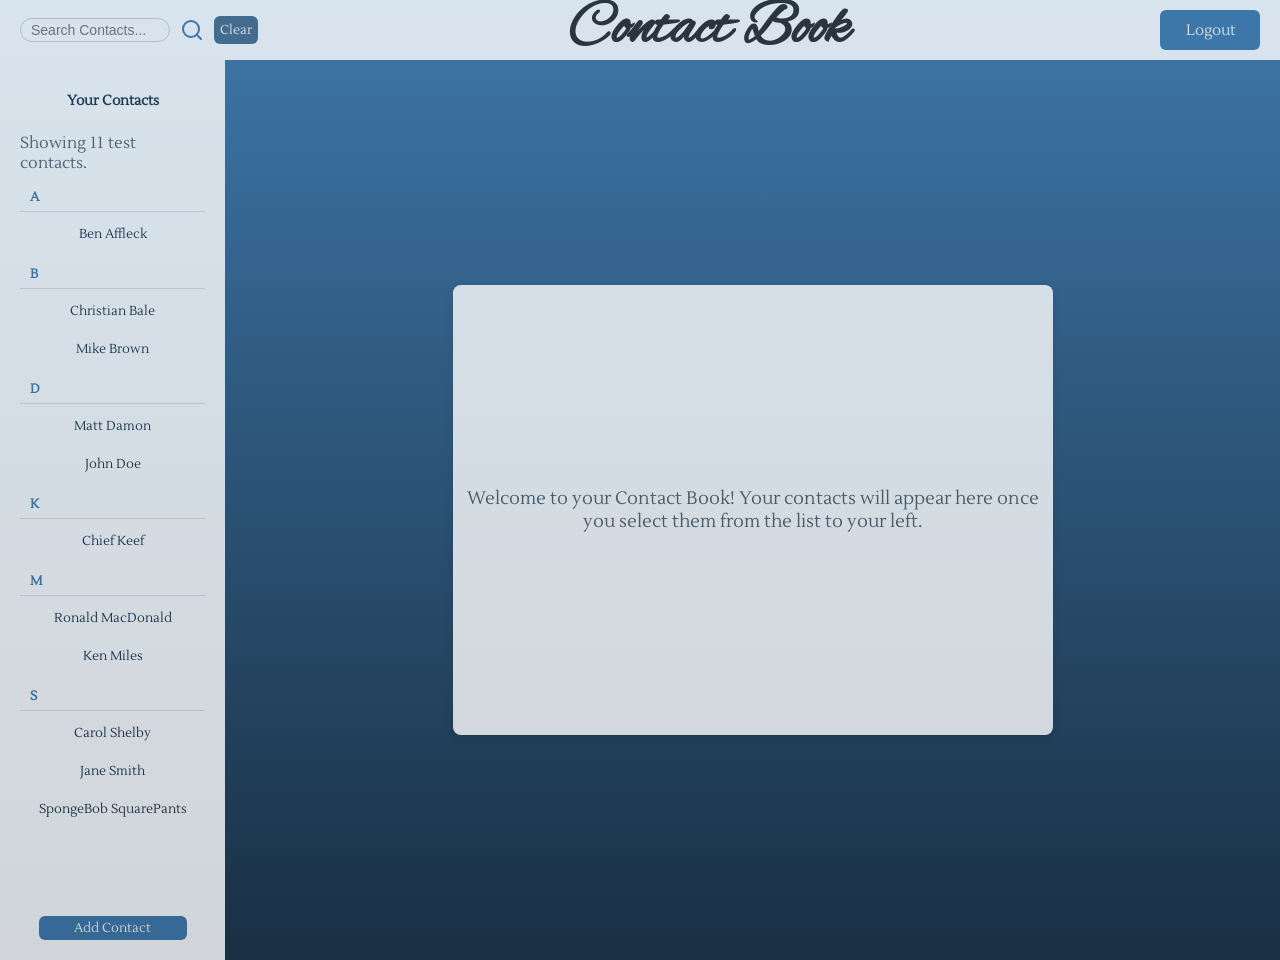
==== contact.html @ bd7f1b90 "Add mock contact testing flow and contact UI actions" ====
<html lang="en">
<head>
	<meta charset="UTF-8">
	<meta name="viewport" content="width=device-width, initial-scale=1.0">
	<title>Contact Book - Contacts</title>
	<script type="text/javascript" src="js/code.js"></script>
	<link href="css/styles.css" rel="stylesheet">
	

	<!--Reference to Lustria and Alex Brush font on Google Fonts for the top banner-->
    <link rel="preconnect" href="https://fonts.googleapis.com">
    <link rel="preconnect" href="https://fonts.gstatic.com" crossorigin>
    <link href="https://fonts.googleapis.com/css2?family=Alex+Brush&family=Lustria&display=swap" rel="stylesheet">
	<link rel="stylesheet" href="https://fonts.googleapis.com/css2?family=Material+Symbols+Outlined:opsz,wght,FILL,GRAD@24,400,0,0&icon_names=delete" />

	<style>
		.material-symbols-outlined {
			font-variation-settings:
			'FILL' 0,
			'wght' 400,
			'GRAD' 0,
			'opsz' 24
		}
	</style>

	<script type="text/javascript">
	document.addEventListener('DOMContentLoaded', function()
	{
		readCookie();
		showEmptyContacts();
		loadContacts();
	}, false);
	</script>
</head>

<body class="dashboardPage">

	<div class="topBanner"> 
		<div class="leftTools">
			<div class="searchRow">
				<label for="contactSearchText" class="searchLabel">Search Contacts</label>
				<input type="search" id="contactSearchText" placeholder="Search Contacts..." oninput="searchContacts();" onkeydown="searchContactsOnEnter(event);">
				<button type="button" id="searchContactButton" title="Search Contacts" onclick="searchContacts();">
					<svg viewBox="0 0 24 24" width="24" height="24" stroke="currentColor" stroke-width="2" fill="none" stroke-linecap="round" stroke-linejoin="round" class="searchIcon">
						<circle cx="11" cy="11" r="8"></circle>
						<line x1="21" y1="21" x2="16.65" y2="16.65"></line>
					</svg>
				</button>
				<button type="button" id="clearSearchButton" onclick="clearSearch();">Clear</button>
			</div>
		</div>
		<h1>Contact Book</h1>
		<div class="rightTools">
			<span id="userName"></span>
			<button type="button" id="logoutButton" onclick="doLogout();">Logout</button>
		</div>
	</div>

	<div class="contactLayout">

		<aside class="dashboardShell">
			<!--<label for="contactSearchText">Search Contacts</label>--> <!-- Removing label for better UX, but may need to be added back in for accessibility reasons.-->
			<h1 class="contactListHeader">Your Contacts</h1> <!-- WE CAN TRY TO PERSONALIZE THIS LATER, WITH THE USERS NAME NEXT TO "CONTACT" (E.G John's Contacts)-->
			<span id="contactSearchResult" aria-live="polite"></span>
			<div id="contactList"></div>

			<button type="button" id="addContactButton" onclick="showAddContactMessage();">Add Contact</button>
		
		</aside>

		<div class="mainSpace">

			<main class="contactArea">
				<div class="contactCard">
					<p id="emptyContactsMessage">Welcome to your Contact Book! Your contacts will appear here once you select them from the list to your left.</p>
					<div id="contactCardDetails"></div>

					<div id="addContactForm">
						<h2>Add Contact</h2>

						<label for="contactFirstName">First Name</label>
						<input type="text" id="contactFirstName" placeholder="First Name">

						<label for="contactLastName">Last Name</label>
						<input type="text" id="contactLastName" placeholder="Last Name">

						<label for="contactPhone">Phone</label>
						<input type="text" id="contactPhone" placeholder="Phone Number">

						<label for="contactEmail">Email</label>
						<input type="text" id="contactEmail" placeholder="Email Address">

						<div class="formButtonRow">
							<button type="button" id="createContactButton" onclick="createContact();">Save Contact</button>
							<button type="button" id="cancelContactButton" onclick="cancelAddContact();">Cancel</button>
						</div>

						<span id="addContactResult" aria-live="polite"></span>
					</div>

					<div id="editContactForm">
						<h2>Edit Contact</h2>

						<label for="editContactFirstName">First Name</label>
						<input type="text" id="editContactFirstName" placeholder="First Name">

						<label for="editContactLastName">Last Name</label>
						<input type="text" id="editContactLastName" placeholder="Last Name">

						<label for="editContactPhone">Phone</label>
						<input type="text" id="editContactPhone" placeholder="Phone Number">

						<label for="editContactEmail">Email</label>
						<input type="text" id="editContactEmail" placeholder="Email Address">

						<div class="formButtonRow">
							<button type="button" id="updateContactButton" onclick="updateContact();">Update Contact</button>
							<button type="button" id="cancelEditContactButton" onclick="cancelEditContact();">Cancel</button>
						</div>

						<span id="editContactResult" aria-live="polite"></span>
					</div>
				</div>
			</main>
		</div>	
	</div>

	<div id="deleteContactForm" role="dialog" aria-modal="true" aria-labelledby="deleteContactTitle">
		<div class="deleteDialogBox">
			<h2 id="deleteContactTitle">Delete Contact</h2>

			<p id="deleteContactText">Are you sure you want to delete this contact?</p>

			<div class="formButtonRow">
				<button type="button" id="confirmDeleteContactButton" onclick="deleteContact();">Delete Contact</button>
				<button type="button" id="cancelDeleteContactButton" onclick="cancelDeleteContact();">Cancel</button>
			</div>

			<span id="deleteContactResult" aria-live="polite"></span>
		</div>
	</div>

<!-- <div class="dashboardShell">
	<div class="dashboardHeader">
		<div>
			<h1>My Contacts</h1>  Moving somewhere else (undetermined), or removing later
			<span id="userName"></span> MOVING User Name to Top Banner for better UX.
		</div>
		<button type="button" id="logoutButton" onclick="doLogout();">Logout</button> MOVING Loggout Button to Top Banner for better UX.
	</div> 

	<div class="dashboardTools">
		<label for="contactSearchText">Search Contacts</label> Removing label for better UX, but may need to be added back in for accessibility reasons.
		<div class="searchRow">
			<input type="text" id="contactSearchText" placeholder="Search Contacts..." aria-label="Search Contacts">
			<button type="button" id="searchContactButton" onclick="searchContacts();">Search</button>
		</div>
		<span id="contactSearchResult" aria-live="polite"></span>
	</div> -->

	<!-- <div class="contactActions"> 
		<button type="button" id="addContactButton" onclick="showAddContactMessage();">Add Contact</button> MOVING Add Contact Button to bottom of contact list.
		<button type="button" id="editContactButton" onclick="showEditContactMessage();">Edit Contact</button>
		<button type="button" id="deleteContactButton" onclick="showDeleteContactMessage();">Delete Contact</button>
	</div> 

	<div id="contactListArea">
		<p id="emptyContactsMessage">No contacts yet. Add your first contact to get started.</p>
		<div id="contactList"></div>
	</div>
	<button type="button" id="addContactButton" onclick="showAddContactMessage();">Add Contact</button>
</div>-->

</body>
</html>
---- css/styles.css ----
body {
    font-family: "Lustria", serif;
    background-image: linear-gradient(to bottom, #3E77A9, #192F43 );
    margin: 0;
    padding: 0;
}

.registerPage {
    min-height: 100vh;
}

.dashboardPage {
    min-height: 100vh;
}

.contactLayout {
    display: flex;
    flex-direction: row;
    min-height: 100vh;
}

/* Style for the top banner */
.topBanner{
    background-color: #ffffff;
    opacity: 0.80;
    text-align: center;
    font-size: 30px;
    width: 100%;
    height: 60px;

    display: flex;
    align-items: center;
    justify-content: space-between;
    padding: 0 20px;
    box-sizing: border-box;
}

.topBanner h1 {
    font-family: "Alex Brush", cursive;
    opacity: 0.85;
    margin: 0;
    margin: 0 auto; 
    width: 80%; /* or max-width */
}

#registerDiv {
    background-color: #ffffff;
    opacity: 0.97;
    width: min(520px, calc(100% - 32px));
    margin: 42px auto;
    padding: 34px 42px;
    border-radius: 8px;
    box-shadow: 0 8px 22px rgba(0, 0, 0, 0.18);
    box-sizing: border-box;
}

#inner-title {
    display: block;
    margin-bottom: 8px;
    color: #192F43;
    font-size: 34px;
    text-align: center;
}

.formHelp {
    margin: 0 0 24px 0;
    color: #4f5d67;
    font-size: 15px;
    text-align: center;
}

#registerDiv label {
    display: block;
    margin: 14px 0 6px 0;
    color: #243847;
    font-size: 15px;
}

#registerDiv input[type="text"],
#registerDiv input[type="password"] {
    width: 100%;
    min-height: 42px;
    padding: 10px 12px;
    border: 1px solid #c8d1d8;
    border-radius: 6px;
    box-sizing: border-box;
    font-family: "Lustria", serif;
    font-size: 16px;
}

#registerDiv input[type="text"]:focus,
#registerDiv input[type="password"]:focus {
    outline: 3px solid rgba(62, 119, 169, 0.25);
    border-color: #3E77A9;
}

#registerButton {
    width: 100%;
    min-height: 44px;
    margin-top: 22px;
    border: 0;
    border-radius: 6px;
    background-color: #3E77A9;
    color: #ffffff;
    cursor: pointer;
    font-family: "Lustria", serif;
    font-size: 17px;
}

#registerButton:hover,
#registerButton:focus {
    background-color: #2d5c85;
}

#registerButton:disabled {
    background-color: #8aa8c2;
    cursor: wait;
}

#loginButton:disabled {
    cursor: wait;
}

#loginResult {
    display: block;
    min-height: 22px;
    margin-top: 10px;
    text-align: center;
    font-size: 14px;
}

#registerResult {
    display: block;
    min-height: 24px;
    margin-top: 16px;
    text-align: center;
    font-size: 15px;
}

.errorMessage {
    color: #8a1f11;
}

.successMessage {
    color: #1c6b39;
}

#backToLoginLink {
    display: block;
    margin-top: 12px;
    color: #2d5c85;
    text-align: center;
    text-decoration: none;
}

#backToLoginLink:hover,
#backToLoginLink:focus {
    text-decoration: underline;
}

.mainArea {
    flex: 1;
    display: flex;
    flex-direction: column;
}

.leftTools {
    justify-self: start;    
    display: flex;
    gap: 8px;
}

.rightTools {
    justify-self: end;
}

/* Style for left sidebar with Contact list of names in center and add contact button at the bottom */
.dashboardShell {
    width: 225px;
    height: 100vh;
    background-color: #ffffff;
    opacity: 0.80;
    padding: 20px;
    box-sizing: border-box;
    overflow-y: auto;
    display: flex;
    flex-direction: column;
    /*margin: 36px auto;
    padding: 28px;
    background-color: #ffffff;
    border-radius: 8px;
    box-shadow: 0 8px 22px rgba(0, 0, 0, 0.18);
    box-sizing: border-box;*/
}

.dashboardHeader {
    display: flex;
    align-items: center;
    justify-content: space-between;
    gap: 16px;
    border-bottom: 1px solid #d8e0e6;
    padding-bottom: 18px;
}

.dashboardHeader h1 {
    margin: 0 0 6px 0;
    color: #192F43;
    font-size: 34px;
}



#userName {
    color: #4f5d67;
    font-size: 16px;
}

#logoutButton,
/*#searchContactButton,*/
/*#addContactButton,*/
/*#deleteContactButton,*/
#editContactButton
 {
    min-height: 40px;
    border: 0;
    border-radius: 6px;
    background-color: #3E77A9;
    color: #ffffff;
    cursor: pointer;
    font-family: "Lustria", serif;
    font-size: 15px;
}

#addContactButton {
    background-color: #3E77A9;
    min-height: 24px;
    color: #ffffff;
    cursor: pointer;
    font-family: "Lustria", serif;
    font-size: 13px;
    border: 0;
    border-radius: 6px;
}

#addContactButton:hover {
    background-color: #2d5c85;
}

#logoutButton {
    width: 100px;
}

.dashboardTools {
    margin-top: 24px;
}

.dashboardTools label {
    display: block;
    margin-bottom: 8px;
    color: #243847;
}

.searchRow {
    display: flex;
    align-items: center;
    gap: 10px;
}

.searchLabel {
    position: absolute;
    left: -10000px;
}

.topBanner input[id="contactSearchText"] {
    width: 150px;
    height: 24px;
    padding: 6px 10px;
    font-size: 14px;
    border-radius: 25px;
    border: 1px solid #c8d1d8;
    
    /*flex: 1;
    min-height: 24px;
    box-sizing: border-box;
    font-family: "Lustria", serif;
    font-size: 16px;*/
}

/* Style for the search button next to the search box on contact page (contact.html) */
/* Its just the magnifying glass icon, so I removed the background and border.*/
#searchContactButton {
    background: none;
    border: none;
    padding: 0;
    cursor: pointer;
    color: #3E77A9;
    display: flex;
    align-items: center;
    justify-content: center;
    /*width: 60px;
    height: 20px;
    background-color: #3E77A9;
    color: #ffffff;*/
}

/* Style for the search button when hovered over it on contact page (contact.html) */
#searchContactButton:hover {
    color: #476B8A;
    
}

#searchContactButton:disabled {
    color: #8aa8c2;
    cursor: wait;
}

#clearSearchButton {
    min-height: 28px;
    border: 0;
    border-radius: 6px;
    background-color: #476B8A;
    color: #ffffff;
    cursor: pointer;
    font-family: "Lustria", serif;
    font-size: 13px;
}

#clearSearchButton:hover {
    background-color: #34536d;
}

#clearSearchButton:disabled {
    background-color: #8aa8c2;
    cursor: wait;
}

#contactSearchResult {
    display: block;
    min-height: 24px;
    margin-top: 12px;
    color: #4f5d67;
}

.contactActions {
    display: flex;
    gap: 12px;
    margin-top: 18px;
}

.contactActions button {
    flex: 1;
}

/*#deleteContactButton {
    background-color: #8a1f11;
}*/ 

.contactListHeader {
    font-size: 14px;
    color: #192F43;
    /*margin-bottom: 12px;*/
    align-self: center;
}
#contactListArea {
    min-height: 260px;
    margin-top: 24px;
    padding: 24px;
    border: 1px solid #d8e0e6;
    border-radius: 8px;
    background-color: #f7f9fb;
}

#emptyContactsMessage {
    margin: 78px 0;
    color: #4f5d67;
    text-align: center;
    font-size: 18px;
}

#contactList {
    display: flex;
    flex-direction: column;
}
/* This style code handles the divider between contact groups (CURRENTLY ORDERED BY LAST NAME) */
/* e.g., "A" for all contacts starting with "A" */
.contactDivider {
    position: sticky;
    top: 0;
    background: #ffffff;
    z-index: 1;

    font-weight: bold;
    font-size: 13px;
    color: #3E77A9;

    padding: 6px 10px;
    margin-top: 10px;

    border-bottom: 1px solid #d8e0e6;
}

#addContactButton {
    margin-top: auto;
    align-self: center;
    width: 80%;
}

.mainSpace {
    flex: 1;
    display: flex;
    align-items: center;
    justify-content: center;
}
.contactCard {
    position: relative;
    background-color: #ffffff;
    opacity: 0.80;
    width: 600px;
    height: 450px;
    margin: 50px auto;
    border-radius: 8px;
    box-shadow: 0 4px 8px rgba(0, 0, 0, 0.1);
    display: flex;
    align-items: center;
    justify-content: center;
}

#addContactForm,
#editContactForm {
    display: none;
    width: 80%;
}

#addContactForm h2,
#editContactForm h2,
#contactCardDetails h2 {
    color: #192F43;
    text-align: center;
}

#addContactForm label,
#editContactForm label {
    display: block;
    margin-top: 10px;
    color: #192F43;
}

#addContactForm input[type="text"],
#editContactForm input[type="text"] {
    width: 100%;
    min-height: 34px;
    padding: 8px;
    border: 1px solid #c8d1d8;
    border-radius: 6px;
    box-sizing: border-box;
    font-family: "Lustria", serif;
}

.formButtonRow {
    display: flex;
    gap: 10px;
    margin-top: 16px;
}

#createContactButton,
#cancelContactButton,
#updateContactButton,
#cancelEditContactButton,
#openEditContactButton,
#openDeleteContactButton,
#confirmDeleteContactButton,
#cancelDeleteContactButton {
    flex: 1;
    min-height: 36px;
    border: 0;
    border-radius: 6px;
    color: #ffffff;
    cursor: pointer;
    font-family: "Lustria", serif;
}

#createContactButton {
    background-color: #3E77A9;
}

#updateContactButton {
    background-color: #3E77A9;
}

#cancelContactButton,
#cancelEditContactButton,
#cancelDeleteContactButton {
    background-color: #476B8A;
}

#openEditContactButton {
    width: 100%;
    margin-top: 12px;
    background-color: #3E77A9;
}

#openDeleteContactButton {
    width: 100%;
    margin-top: 12px;
    background-color: #8a1f11;
    display: flex;
    align-items: center;
    justify-content: center;
    gap: 6px;
}

#confirmDeleteContactButton {
    background-color: #8a1f11;
}

#openDeleteContactButton .material-symbols-outlined {
    font-size: 20px;
}

#deleteContactForm {
    display: none;
    position: fixed;
    left: 0;
    top: 0;
    width: 100%;
    min-height: 100vh;
    padding: 20px;
    box-sizing: border-box;
    background-color: rgba(25, 47, 67, 0.55);
    align-items: center;
    justify-content: center;
    z-index: 1000;
}

.deleteDialogBox {
    width: min(420px, 100%);
    padding: 26px;
    border-radius: 8px;
    background-color: #ffffff;
    box-shadow: 0 8px 22px rgba(0, 0, 0, 0.25);
    box-sizing: border-box;
}

.deleteDialogBox h2 {
    margin-top: 0;
    color: #192F43;
    text-align: center;
}

#deleteContactText {
    color: #192F43;
    text-align: center;
}

#addContactResult,
#editContactResult,
#deleteContactResult {
    display: block;
    min-height: 22px;
    margin-top: 12px;
    text-align: center;
}

.contactListButton {
    width: 100%;
    min-height: 34px;
    margin-top: 4px;
    border: 0;
    border-radius: 6px;
    background-color: #ffffff;
    color: #192F43;
    cursor: pointer;
    font-family: "Lustria", serif;
}

.contactListButton:hover {
    background-color: #d9e4ed;
}

.sidebarEmptyMessage {
    color: #4f5d67;
    font-size: 13px;
    text-align: center;
}

#contactCardDetails {
    display: none;
    color: #192F43;
    font-size: 18px;
}

/* START of Responsive design for mobile devices */
/*--------------------------------------------------------------------------------------------------------------*/

@media (max-width: 640px) {
    .topBanner {
        height: auto;
        padding: 14px 0;
        font-size: 30px;
    }

    #registerDiv {
        margin: 24px auto;
        padding: 26px 22px;
    }

    #inner-title {
        font-size: 28px;
    }

    .dashboardShell {
        margin: 24px auto;
        padding: 20px;
    }

    .dashboardHeader,
    .searchRow,
    .contactActions {
        display: block;
    }

    #logoutButton,
    /*#searchContactButton,*/
    #addContactButton,
    #editContactButton,
    #deleteContactButton {
        width: 100%;
        margin-top: 10px;
    }
}
/*--------------------------------------------------------------------------------------------------------------*/
/* END of Responsive Design for mobile devices */



/* START of Style for the login page (index.html) */ 
/*--------------------------------------------------------------------------------------------------------------*/

/* Style for the center white box on login page (index.html)*/
.centerBoxLogin {
    background-color: #ffffff;
    opacity: 0.85;
    width: 750px;
    height: 450px;
    margin: 50px auto;
    border-radius: 8px;
    box-shadow: 0 4px 8px rgba(0, 0, 0, 0.1);
    display: flex;
    align-items: center;
    justify-content: space-between;
}

/* Ensure the left and right sections of the center box take equal space on login page (index.html) */
.centerBoxLogin div {
    flex: 1;
}

/* Login form style (Left side of Center Box) on login page (index.html)*/
.loginForm {
    display: flex;
    flex-direction: column;
    align-items: center;
    justify-content: center;
}
/* Style for "Sign in" title on login page (index.html)*/
.formTitle { 
    font-size: 32px;
    opacity: 0.90;
    align-self: flex-start;
    margin-left: 75px;
}

/* Style for the input fields (Username and Password Boxes) on login page (index.html)*/
.loginForm input[type="text"], .loginForm input[type="password"] {
    font-family: "Lustria", serif;
    width: 200px;
    padding: 10px;
    margin: 10px 0;
    border: 1px solid #ccc;
    border-radius: 5px;
}

/* Style for "Don't have an account? Sign up here!" text on login page (index.html)*/
.UseOurSite {
    font-size: 14px;
}

/* Style for the "Login" Button on login page (index.html) */
input[type="button"], #loginButton{
    font-family: "Lustria", serif;
    background-color: #3E77A9;
    color: white;
    font-size: 20px;
    letter-spacing: 4px;
    border: none;
    padding: 10px 20px;
    border-radius: 50px;
    cursor: pointer;
    align-self: flex-start;
    margin-left: 50px;
}

/* Style for the "Login" Button when hovered over it on Login Page (index.html)*/
input[type="button"], #loginButton:hover {
    background-color: #476B8A;
}

/* Welcome message style (Right side of Center Box) for login page (index.html) */
.welcomeMessage{
    display: flex;
    flex-direction: column;
    align-items: center;
    justify-content: center;
    

    h1 {
        font-size: 32px;
        margin-bottom: 10px;
        transform: translateX(-75px);
    }
    p {
        font-size: 11px;
        opacity: 0.90;
        margin-bottom: 20px;
        line-height: 2.0;
        transform: translateX(-3px);
    }
}
/*--------------------------------------------------------------------------------------------------------------*/
/* END of Style for the login page (index.html) */
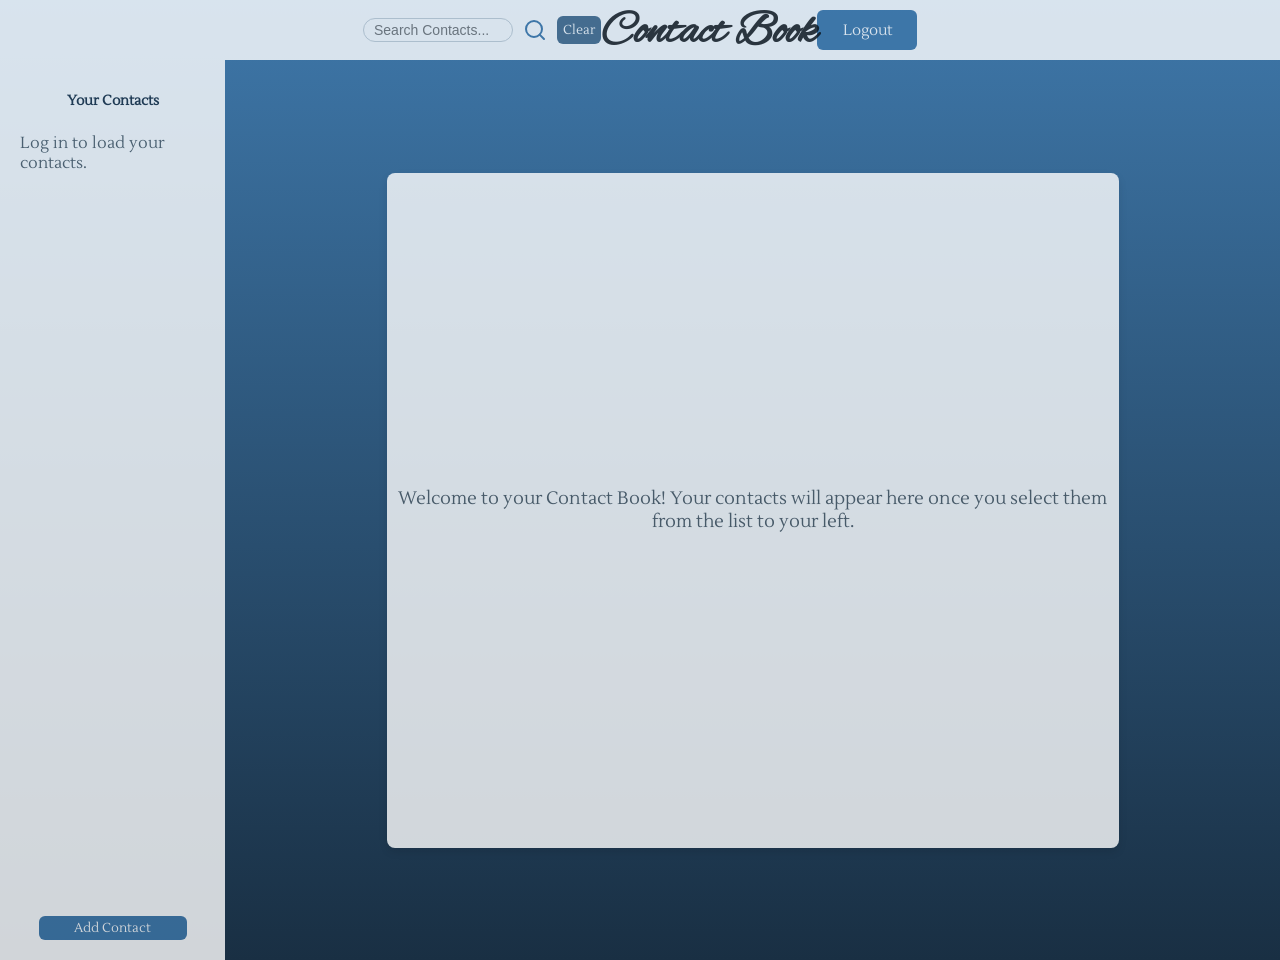
==== commit 8b7b4413: "Logo is now a hyperlink (redirecting to index.html), updated placeholder in text boxes on index.html" ====
--- a/contact.html
+++ b/contact.html
@@ -49,7 +49,7 @@
 				<button type="button" id="clearSearchButton" onclick="clearSearch();">Clear</button>
 			</div>
 		</div>
-		<h1>Contact Book</h1>
+		<h1><a href="index.html">Contact Book</a></h1>
 		<div class="rightTools">
 			<span id="userName"></span>
 			<button type="button" id="logoutButton" onclick="doLogout();">Logout</button>
--- a/css/styles.css
+++ b/css/styles.css
@@ -23,24 +23,28 @@
 .topBanner{
     background-color: #ffffff;
     opacity: 0.80;
-    text-align: center;
-    font-size: 30px;
     width: 100%;
     height: 60px;
 
     display: flex;
-    align-items: center;
-    justify-content: space-between;
+    align-items: center;       /* Center vertically */
+    justify-content: center;  /* Center horizontally */
+
     padding: 0 20px;
     box-sizing: border-box;
 }
 
 .topBanner h1 {
     font-family: "Alex Brush", cursive;
+    font-size: 46px;
     opacity: 0.85;
     margin: 0;
-    margin: 0 auto; 
-    width: 80%; /* or max-width */
+    transform: translateY(3px);
+}
+
+.topBanner h1 a {
+    text-decoration: none;
+    color: inherit;
 }
 
 #registerDiv {
@@ -415,8 +419,8 @@
     position: relative;
     background-color: #ffffff;
     opacity: 0.80;
-    width: 600px;
-    height: 450px;
+    width: 80%;
+    height: 75%;
     margin: 50px auto;
     border-radius: 8px;
     box-shadow: 0 4px 8px rgba(0, 0, 0, 0.1);
@@ -640,8 +644,8 @@
 .centerBoxLogin {
     background-color: #ffffff;
     opacity: 0.85;
-    width: 750px;
-    height: 450px;
+    width: 75%;
+    height: 75%;
     margin: 50px auto;
     border-radius: 8px;
     box-shadow: 0 4px 8px rgba(0, 0, 0, 0.1);
@@ -662,6 +666,14 @@
     align-items: center;
     justify-content: center;
 }
+
+.loginForm label {
+    display: block;
+    margin-top: 14px;
+    text-align: left;
+    width: 200px;
+}
+
 /* Style for "Sign in" title on login page (index.html)*/
 .formTitle { 
     font-size: 32px;
@@ -711,20 +723,20 @@
     flex-direction: column;
     align-items: center;
     justify-content: center;
-    
-
-    h1 {
-        font-size: 32px;
-        margin-bottom: 10px;
-        transform: translateX(-75px);
-    }
-    p {
-        font-size: 11px;
-        opacity: 0.90;
-        margin-bottom: 20px;
-        line-height: 2.0;
-        transform: translateX(-3px);
-    }
+}
+
+.welcomeMessage h2 {
+    font-size: 24px;
+    margin-bottom: 10px;
+    transform: translateX(-8px);
+}
+.welcomeMessage p {
+    font-size: 14px;
+    opacity: 0.90;
+    margin-bottom: 20px;
+    line-height: 2.0;
+    transform: translateX(-3px);
+    max-width: 325px;
 }
 /*--------------------------------------------------------------------------------------------------------------*/
 /* END of Style for the login page (index.html) */
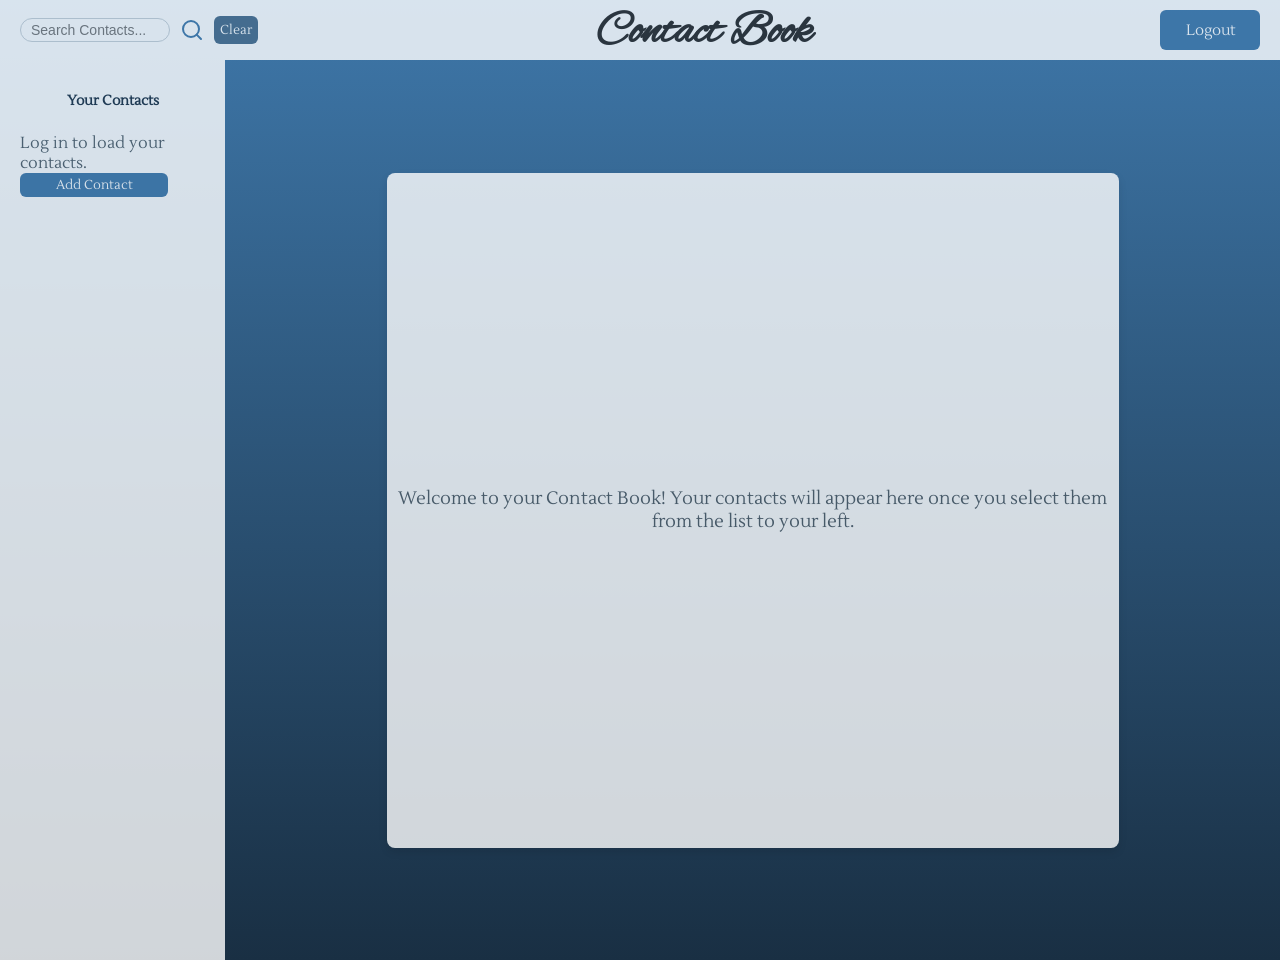
==== commit ff7784ae: "Fixed an issue that arose with recentering logo. The rest of the tools on the contact page were out " ====
--- a/contact.html
+++ b/contact.html
@@ -64,7 +64,9 @@
 			<span id="contactSearchResult" aria-live="polite"></span>
 			<div id="contactList"></div>
 
-			<button type="button" id="addContactButton" onclick="showAddContactMessage();">Add Contact</button>
+			<container id="addContactButton-container">
+				<button type="button" id="addContactButton" onclick="showAddContactMessage();">Add Contact</button>
+			</container>
 		
 		</aside>
 
--- a/css/styles.css
+++ b/css/styles.css
@@ -168,14 +168,17 @@
     flex-direction: column;
 }
 
-.leftTools {
-    justify-self: start;    
+.leftTools {   
     display: flex;
     gap: 8px;
+    margin-right: auto;
 }
 
 .rightTools {
-    justify-self: end;
+    display: flex;
+    align-items: center;
+    gap: 10px;
+    margin-left: auto;
 }
 
 /* Style for left sidebar with Contact list of names in center and add contact button at the bottom */
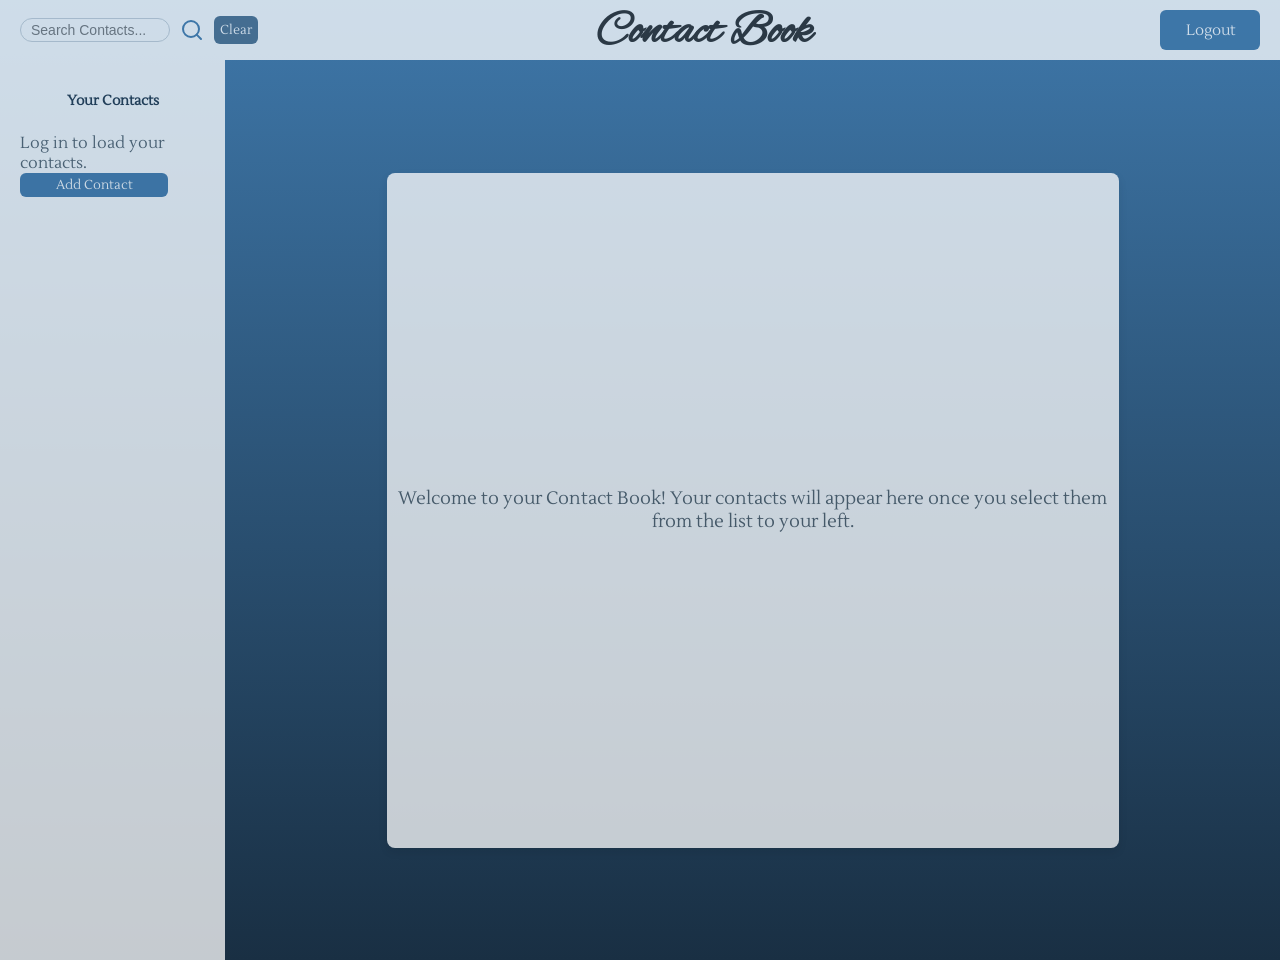
==== commit 39ad1189: "Tried to make adjustments to have the login form be dynamic with readjusted window sizes. Not perfec" ====
--- a/contact.html
+++ b/contact.html
@@ -64,9 +64,9 @@
 			<span id="contactSearchResult" aria-live="polite"></span>
 			<div id="contactList"></div>
 
-			<container id="addContactButton-container">
+			<div id="addContactButton-container">
 				<button type="button" id="addContactButton" onclick="showAddContactMessage();">Add Contact</button>
-			</container>
+			</div>
 		
 		</aside>
 
--- a/css/styles.css
+++ b/css/styles.css
@@ -22,7 +22,7 @@
 /* Style for the top banner */
 .topBanner{
     background-color: #ffffff;
-    opacity: 0.80;
+    opacity: 0.75;
     width: 100%;
     height: 60px;
 
@@ -186,7 +186,7 @@
     width: 225px;
     height: 100vh;
     background-color: #ffffff;
-    opacity: 0.80;
+    opacity: 0.75;
     padding: 20px;
     box-sizing: border-box;
     overflow-y: auto;
@@ -421,7 +421,7 @@
 .contactCard {
     position: relative;
     background-color: #ffffff;
-    opacity: 0.80;
+    opacity: 0.75;
     width: 80%;
     height: 75%;
     margin: 50px auto;
@@ -646,7 +646,7 @@
 /* Style for the center white box on login page (index.html)*/
 .centerBoxLogin {
     background-color: #ffffff;
-    opacity: 0.85;
+    opacity: 0.75;
     width: 75%;
     height: 75%;
     margin: 50px auto;
@@ -660,6 +660,7 @@
 /* Ensure the left and right sections of the center box take equal space on login page (index.html) */
 .centerBoxLogin div {
     flex: 1;
+    min-width: 0;
 }
 
 /* Login form style (Left side of Center Box) on login page (index.html)*/
@@ -668,6 +669,7 @@
     flex-direction: column;
     align-items: center;
     justify-content: center;
+
 }
 
 .loginForm label {
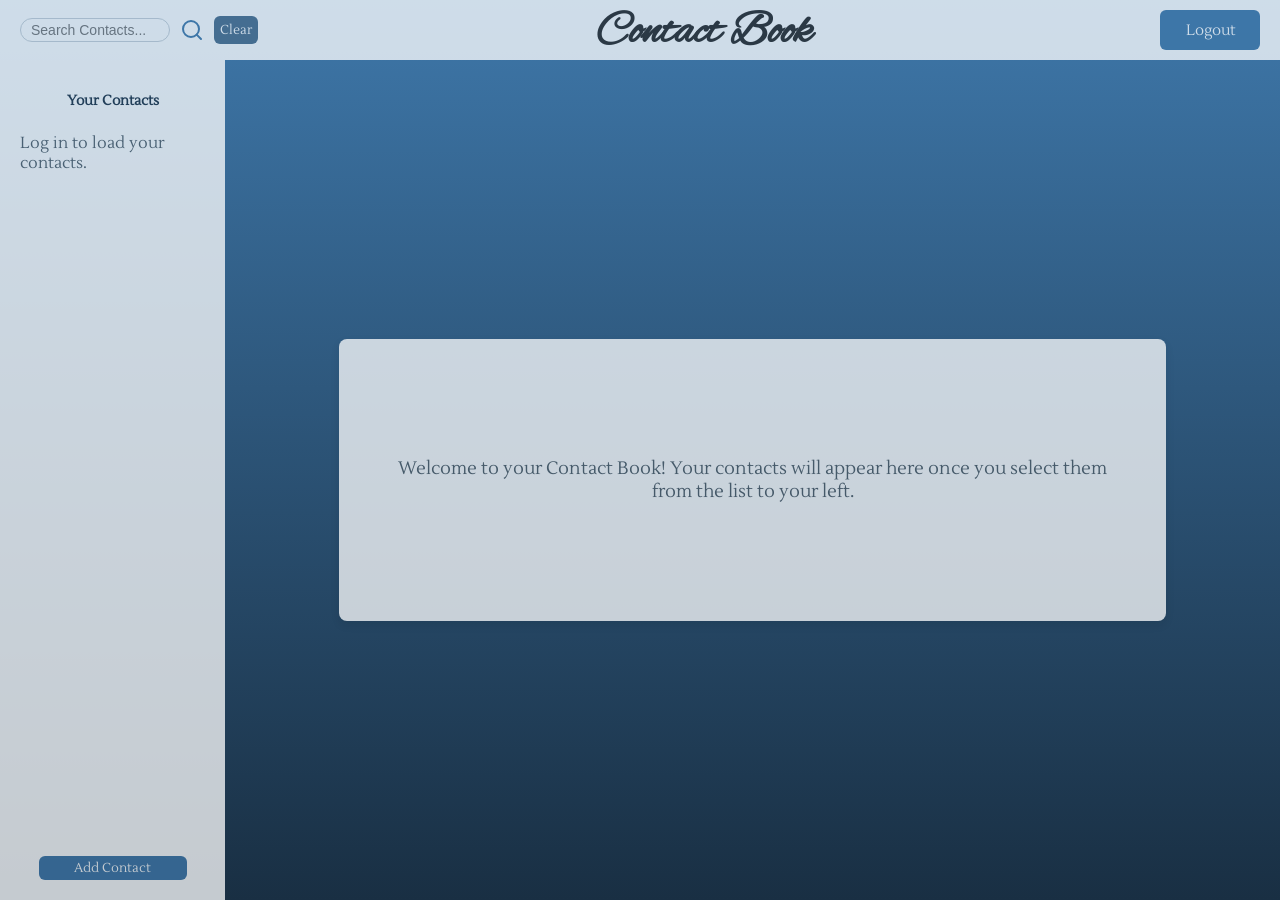
==== commit 642d1b53: "Add contact validation and list sorting fixes" ====
--- a/contact.html
+++ b/contact.html
@@ -87,10 +87,10 @@
 						<input type="text" id="contactLastName" placeholder="Last Name">
 
 						<label for="contactPhone">Phone</label>
-						<input type="text" id="contactPhone" placeholder="Phone Number">
+						<input type="tel" id="contactPhone" placeholder="Phone Number" inputmode="numeric" maxlength="10">
 
 						<label for="contactEmail">Email</label>
-						<input type="text" id="contactEmail" placeholder="Email Address">
+						<input type="email" id="contactEmail" placeholder="Email Address">
 
 						<div class="formButtonRow">
 							<button type="button" id="createContactButton" onclick="createContact();">Save Contact</button>
@@ -110,10 +110,10 @@
 						<input type="text" id="editContactLastName" placeholder="Last Name">
 
 						<label for="editContactPhone">Phone</label>
-						<input type="text" id="editContactPhone" placeholder="Phone Number">
+						<input type="tel" id="editContactPhone" placeholder="Phone Number" inputmode="numeric" maxlength="10">
 
 						<label for="editContactEmail">Email</label>
-						<input type="text" id="editContactEmail" placeholder="Email Address">
+						<input type="email" id="editContactEmail" placeholder="Email Address">
 
 						<div class="formButtonRow">
 							<button type="button" id="updateContactButton" onclick="updateContact();">Update Contact</button>
--- a/css/styles.css
+++ b/css/styles.css
@@ -1,8 +1,15 @@
+/* READ: This file contains all the style code for the whole site. With that being the case, it is VERY messy.*/
+/* I've tried to find at each point where I can see that the code is only for a specific page (e.g., register.html or contact.html) and added comments to indicate that. */
+/* Each sections comment will have a start comment starting with "START" and an end comment ending with "END". */
+/* If you are trying to find a specific style code for a specific page, I recommend using Ctrl+F (Windows) or Cmd+F (Mac) to find the style for the section you're looking for. */
+
+/* General styles for the body of the whole site. This includes the login page, registration page, and contact dashboard. */
 body {
     font-family: "Lustria", serif;
     background-image: linear-gradient(to bottom, #3E77A9, #192F43 );
     margin: 0;
     padding: 0;
+    min-height: 100vh;
 }
 
 .registerPage {
@@ -16,10 +23,11 @@
 .contactLayout {
     display: flex;
     flex-direction: row;
-    min-height: 100vh;
-}
-
-/* Style for the top banner */
+    height: calc(100vh - 60px);
+}
+
+/* START: Style for the top banner. This should stay consistent throughout the whole site*/
+/*------------------------------------------------------------------------------------------*/
 .topBanner{
     background-color: #ffffff;
     opacity: 0.75;
@@ -46,7 +54,12 @@
     text-decoration: none;
     color: inherit;
 }
-
+/*------------------------------------------------------------------------------------------*/
+/* END: Style for the top banner. */
+
+
+/* START: Style for the registration page (register.html) */
+/*------------------------------------------------------------------------------------------*/
 #registerDiv {
     background-color: #ffffff;
     opacity: 0.97;
@@ -161,9 +174,17 @@
 #backToLoginLink:focus {
     text-decoration: underline;
 }
-
+/*------------------------------------------------------------------------------------------*/
+/* END: Style for the registration page (register.html) */
+
+
+/* START: Style for the main content area (contact.html). */
+/* READ: This code is very messy, I am NOT 100% sure that this is only code for contact.html*/
+/*------------------------------------------------------------------------------------------*/
 .mainArea {
     flex: 1;
+    height: 100%;
+    overflow-y: auto;
     display: flex;
     flex-direction: column;
 }
@@ -184,12 +205,12 @@
 /* Style for left sidebar with Contact list of names in center and add contact button at the bottom */
 .dashboardShell {
     width: 225px;
-    height: 100vh;
+    height: 100%;
     background-color: #ffffff;
     opacity: 0.75;
     padding: 20px;
     box-sizing: border-box;
-    overflow-y: auto;
+    overflow-y: hidden;
     display: flex;
     flex-direction: column;
     /*margin: 36px auto;
@@ -387,6 +408,18 @@
 #contactList {
     display: flex;
     flex-direction: column;
+    flex: 1;
+    overflow-y: auto;
+    margin: 12px;
+}
+
+#addContactButton-container {
+    margin-top:auto;
+    padding-top: 12px;
+    background-color: #ffffff;
+    width: 100%;
+    display: flex;
+    justify-content: center;
 }
 /* This style code handles the divider between contact groups (CURRENTLY ORDERED BY LAST NAME) */
 /* e.g., "A" for all contacts starting with "A" */
@@ -422,15 +455,17 @@
     position: relative;
     background-color: #ffffff;
     opacity: 0.75;
-    width: 80%;
-    height: 75%;
-    margin: 50px auto;
+    width: 75%;
+    height: auto;
+    margin: auto;
+    padding: 40px;
     border-radius: 8px;
     box-shadow: 0 4px 8px rgba(0, 0, 0, 0.1);
     display: flex;
     align-items: center;
     justify-content: center;
 }
+
 
 #addContactForm,
 #editContactForm {
@@ -453,7 +488,11 @@
 }
 
 #addContactForm input[type="text"],
-#editContactForm input[type="text"] {
+#addContactForm input[type="tel"],
+#addContactForm input[type="email"],
+#editContactForm input[type="text"],
+#editContactForm input[type="tel"],
+#editContactForm input[type="email"] {
     width: 100%;
     min-height: 34px;
     padding: 8px;
@@ -596,6 +635,11 @@
     font-size: 18px;
 }
 
+/* READ: This code is very messy, I am NOT 100% sure that this is only code for contact.html. */
+/*------------------------------------------------------------------------------------------*/
+/* END: Style for the main content area (contact.html). */
+
+
 /* START of Responsive design for mobile devices */
 /*--------------------------------------------------------------------------------------------------------------*/
 
@@ -683,8 +727,6 @@
 .formTitle { 
     font-size: 32px;
     opacity: 0.90;
-    align-self: flex-start;
-    margin-left: 75px;
 }
 
 /* Style for the input fields (Username and Password Boxes) on login page (index.html)*/
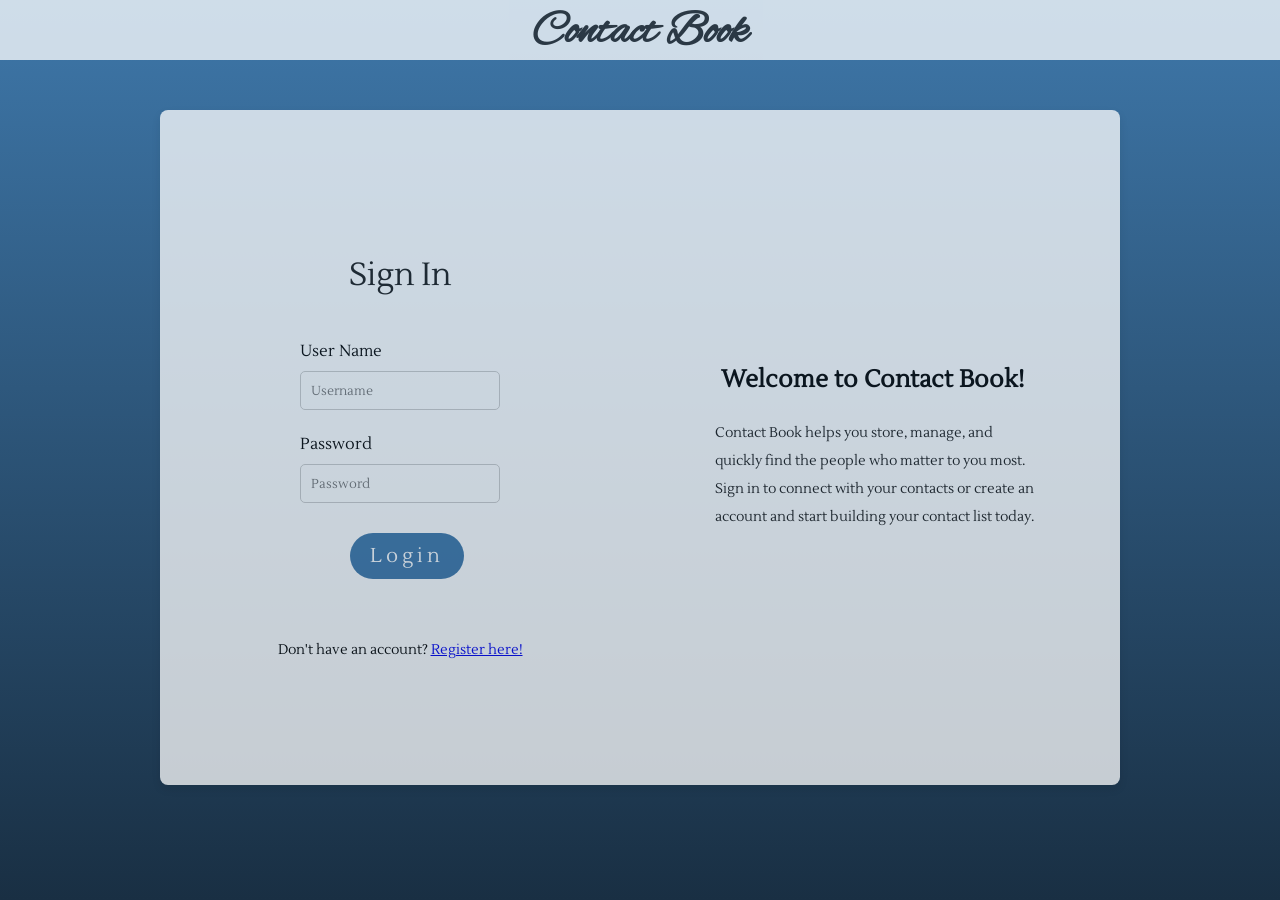
==== commit c99f2cf0: "Refactoring and various bug fixes." ====
--- a/contact.html
+++ b/contact.html
@@ -3,15 +3,16 @@
 	<meta charset="UTF-8">
 	<meta name="viewport" content="width=device-width, initial-scale=1.0">
 	<title>Contact Book - Contacts</title>
-	<script type="text/javascript" src="js/code.js"></script>
+
 	<link href="css/styles.css" rel="stylesheet">
-	
 
-	<!--Reference to Lustria and Alex Brush font on Google Fonts for the top banner-->
+	<!-- Fonts used by the top banner. -->
     <link rel="preconnect" href="https://fonts.googleapis.com">
     <link rel="preconnect" href="https://fonts.gstatic.com" crossorigin>
     <link href="https://fonts.googleapis.com/css2?family=Alex+Brush&family=Lustria&display=swap" rel="stylesheet">
-	<link rel="stylesheet" href="https://fonts.googleapis.com/css2?family=Material+Symbols+Outlined:opsz,wght,FILL,GRAD@24,400,0,0&icon_names=delete" />
+
+    <!-- Delete icon used by the delete contact button. -->
+	<link rel="stylesheet" href="https://fonts.googleapis.com/css2?family=Material+Symbols+Outlined:opsz,wght,FILL,GRAD@24,400,0,0&icon_names=delete">
 
 	<style>
 		.material-symbols-outlined {
@@ -23,8 +24,16 @@
 		}
 	</style>
 
+    <!-- Contact page scripts. Order matters because later files depend on earlier files. -->
+    <script type="text/javascript" src="js/config.js"></script>
+    <script type="text/javascript" src="js/api.js"></script>
+    <script type="text/javascript" src="js/session.js"></script>
+    <script type="text/javascript" src="js/contact-ui.js"></script>
+    <script type="text/javascript" src="js/mock-contacts.js"></script>
+    <script type="text/javascript" src="js/contacts.js"></script>
+
 	<script type="text/javascript">
-	document.addEventListener('DOMContentLoaded', function()
+	document.addEventListener("DOMContentLoaded", function()
 	{
 		readCookie();
 		showEmptyContacts();
@@ -34,22 +43,25 @@
 </head>
 
 <body class="dashboardPage">
-
-	<div class="topBanner"> 
+	<div class="topBanner">
 		<div class="leftTools">
 			<div class="searchRow">
 				<label for="contactSearchText" class="searchLabel">Search Contacts</label>
 				<input type="search" id="contactSearchText" placeholder="Search Contacts..." oninput="searchContacts();" onkeydown="searchContactsOnEnter(event);">
+
 				<button type="button" id="searchContactButton" title="Search Contacts" onclick="searchContacts();">
 					<svg viewBox="0 0 24 24" width="24" height="24" stroke="currentColor" stroke-width="2" fill="none" stroke-linecap="round" stroke-linejoin="round" class="searchIcon">
 						<circle cx="11" cy="11" r="8"></circle>
 						<line x1="21" y1="21" x2="16.65" y2="16.65"></line>
 					</svg>
 				</button>
+
 				<button type="button" id="clearSearchButton" onclick="clearSearch();">Clear</button>
 			</div>
 		</div>
+
 		<h1><a href="index.html">Contact Book</a></h1>
+
 		<div class="rightTools">
 			<span id="userName"></span>
 			<button type="button" id="logoutButton" onclick="doLogout();">Logout</button>
@@ -57,21 +69,17 @@
 	</div>
 
 	<div class="contactLayout">
-
 		<aside class="dashboardShell">
-			<!--<label for="contactSearchText">Search Contacts</label>--> <!-- Removing label for better UX, but may need to be added back in for accessibility reasons.-->
-			<h1 class="contactListHeader">Your Contacts</h1> <!-- WE CAN TRY TO PERSONALIZE THIS LATER, WITH THE USERS NAME NEXT TO "CONTACT" (E.G John's Contacts)-->
+			<h1 class="contactListHeader">Your Contacts</h1>
 			<span id="contactSearchResult" aria-live="polite"></span>
 			<div id="contactList"></div>
 
 			<div id="addContactButton-container">
-				<button type="button" id="addContactButton" onclick="showAddContactMessage();">Add Contact</button>
-			</div>
-		
+                <button type="button" id="addContactButton" onclick="showAddContactMessage();">Add Contact</button>
+            </div>
 		</aside>
 
 		<div class="mainSpace">
-
 			<main class="contactArea">
 				<div class="contactCard">
 					<p id="emptyContactsMessage">Welcome to your Contact Book! Your contacts will appear here once you select them from the list to your left.</p>
@@ -124,7 +132,7 @@
 					</div>
 				</div>
 			</main>
-		</div>	
+		</div>
 	</div>
 
 	<div id="deleteContactForm" role="dialog" aria-modal="true" aria-labelledby="deleteContactTitle">
@@ -141,37 +149,5 @@
 			<span id="deleteContactResult" aria-live="polite"></span>
 		</div>
 	</div>
-
-<!-- <div class="dashboardShell">
-	<div class="dashboardHeader">
-		<div>
-			<h1>My Contacts</h1>  Moving somewhere else (undetermined), or removing later
-			<span id="userName"></span> MOVING User Name to Top Banner for better UX.
-		</div>
-		<button type="button" id="logoutButton" onclick="doLogout();">Logout</button> MOVING Loggout Button to Top Banner for better UX.
-	</div> 
-
-	<div class="dashboardTools">
-		<label for="contactSearchText">Search Contacts</label> Removing label for better UX, but may need to be added back in for accessibility reasons.
-		<div class="searchRow">
-			<input type="text" id="contactSearchText" placeholder="Search Contacts..." aria-label="Search Contacts">
-			<button type="button" id="searchContactButton" onclick="searchContacts();">Search</button>
-		</div>
-		<span id="contactSearchResult" aria-live="polite"></span>
-	</div> -->
-
-	<!-- <div class="contactActions"> 
-		<button type="button" id="addContactButton" onclick="showAddContactMessage();">Add Contact</button> MOVING Add Contact Button to bottom of contact list.
-		<button type="button" id="editContactButton" onclick="showEditContactMessage();">Edit Contact</button>
-		<button type="button" id="deleteContactButton" onclick="showDeleteContactMessage();">Delete Contact</button>
-	</div> 
-
-	<div id="contactListArea">
-		<p id="emptyContactsMessage">No contacts yet. Add your first contact to get started.</p>
-		<div id="contactList"></div>
-	</div>
-	<button type="button" id="addContactButton" onclick="showAddContactMessage();">Add Contact</button>
-</div>-->
-
 </body>
-</html>
+</html>
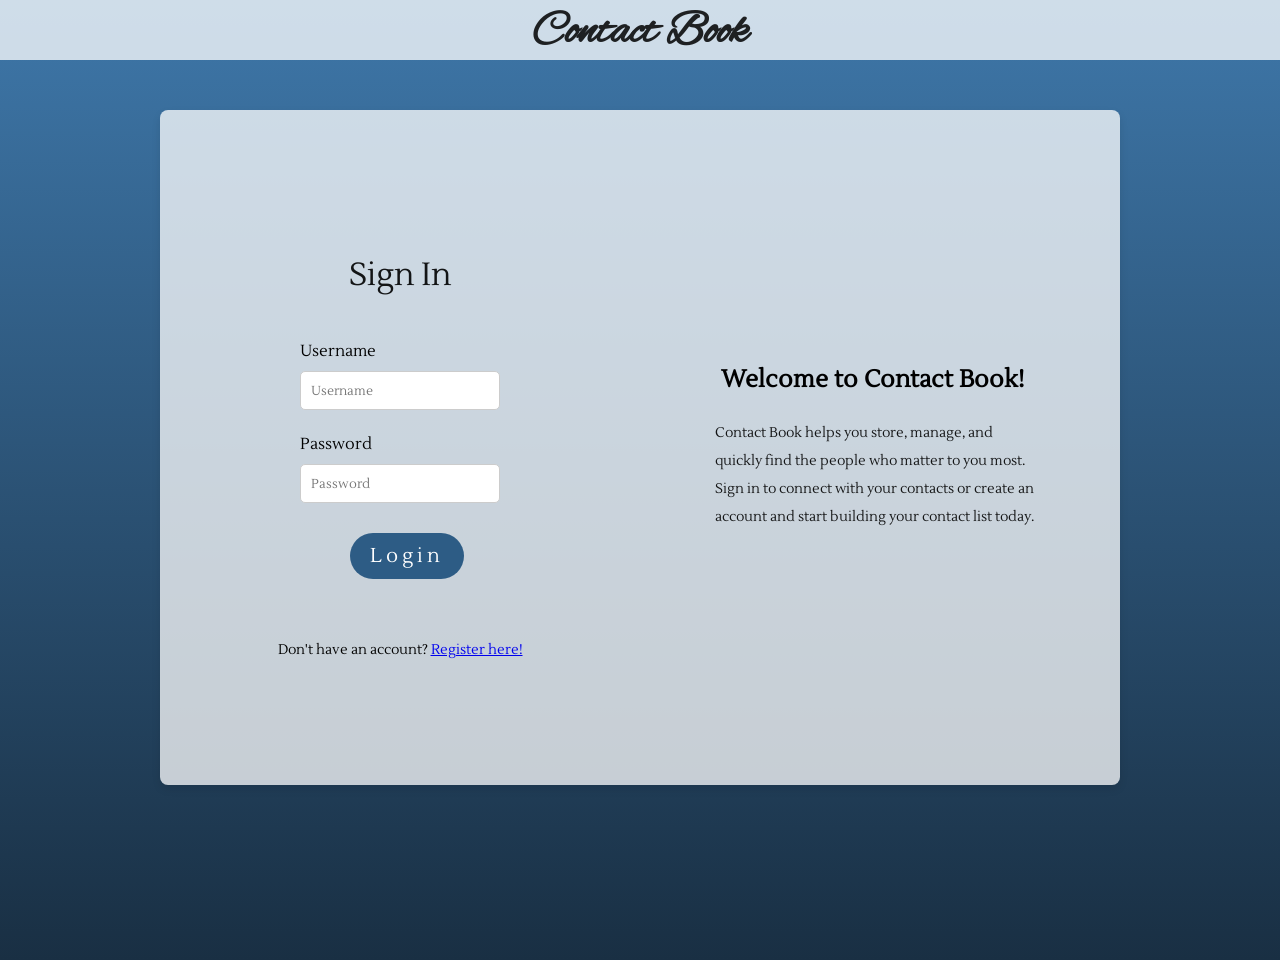
==== commit f872c481: "Changes for Professors requirements made in contact.html and contact.js" ====
--- a/contact.html
+++ b/contact.html
@@ -37,7 +37,7 @@
 	{
 		readCookie();
 		showEmptyContacts();
-		loadContacts();
+		//loadContacts();		Removed for presentation purposes
 	}, false);
 	</script>
 </head>
--- a/css/styles.css
+++ b/css/styles.css
@@ -29,8 +29,7 @@
 /* START: Style for the top banner. This should stay consistent throughout the whole site*/
 /*------------------------------------------------------------------------------------------*/
 .topBanner{
-    background-color: #ffffff;
-    opacity: 0.75;
+    background-color: rgba(255, 255, 255, 0.75);
     width: 100%;
     height: 60px;
 
@@ -61,8 +60,7 @@
 /* START: Style for the registration page (register.html) */
 /*------------------------------------------------------------------------------------------*/
 #registerDiv {
-    background-color: #ffffff;
-    opacity: 0.97;
+    background-color: rgba(255, 255, 255, 0.75);
     width: min(520px, calc(100% - 32px));
     margin: 42px auto;
     padding: 34px 42px;
@@ -117,7 +115,7 @@
     margin-top: 22px;
     border: 0;
     border-radius: 6px;
-    background-color: #3E77A9;
+    background-color: #2d5c85;
     color: #ffffff;
     cursor: pointer;
     font-family: "Lustria", serif;
@@ -126,7 +124,7 @@
 
 #registerButton:hover,
 #registerButton:focus {
-    background-color: #2d5c85;
+    background-color: #20425f;
 }
 
 #registerButton:disabled {
@@ -206,19 +204,13 @@
 .dashboardShell {
     width: 225px;
     height: 100%;
-    background-color: #ffffff;
-    opacity: 0.75;
+    background: rgba(255, 255, 255, 0.75);
     padding: 20px;
     box-sizing: border-box;
     overflow-y: hidden;
     display: flex;
     flex-direction: column;
-    /*margin: 36px auto;
-    padding: 28px;
-    background-color: #ffffff;
-    border-radius: 8px;
-    box-shadow: 0 8px 22px rgba(0, 0, 0, 0.18);
-    box-sizing: border-box;*/
+    
 }
 
 .dashboardHeader {
@@ -252,7 +244,7 @@
     min-height: 40px;
     border: 0;
     border-radius: 6px;
-    background-color: #3E77A9;
+    background-color: #2d5c85;
     color: #ffffff;
     cursor: pointer;
     font-family: "Lustria", serif;
@@ -260,7 +252,7 @@
 }
 
 #addContactButton {
-    background-color: #3E77A9;
+    background-color: #2d5c85;
     min-height: 24px;
     color: #ffffff;
     cursor: pointer;
@@ -271,7 +263,7 @@
 }
 
 #addContactButton:hover {
-    background-color: #2d5c85;
+    background-color: #20425f;
 }
 
 #logoutButton {
@@ -346,7 +338,7 @@
     min-height: 28px;
     border: 0;
     border-radius: 6px;
-    background-color: #476B8A;
+    background-color: #2d5c85;
     color: #ffffff;
     cursor: pointer;
     font-family: "Lustria", serif;
@@ -354,7 +346,7 @@
 }
 
 #clearSearchButton:hover {
-    background-color: #34536d;
+    background-color: #20425f;
 }
 
 #clearSearchButton:disabled {
@@ -416,7 +408,7 @@
 #addContactButton-container {
     margin-top:auto;
     padding-top: 12px;
-    background-color: #ffffff;
+    background:none;
     width: 100%;
     display: flex;
     justify-content: center;
@@ -424,9 +416,9 @@
 /* This style code handles the divider between contact groups (CURRENTLY ORDERED BY LAST NAME) */
 /* e.g., "A" for all contacts starting with "A" */
 .contactDivider {
-    position: sticky;
-    top: 0;
-    background: #ffffff;
+    /*position: sticky;*/
+    /*top: 0;*/
+    background: none;
     z-index: 1;
 
     font-weight: bold;
@@ -453,13 +445,12 @@
 }
 .contactCard {
     position: relative;
-    background-color: #ffffff;
-    opacity: 0.75;
-    width: 75%;
+    background: rgba(255, 255, 255, 0.75);
+    width: clamp(300px, 50vw, 500px);
     height: auto;
-    margin: auto;
+    margin: 0 auto;
     padding: 40px;
-    border-radius: 8px;
+    border-radius: 12px;
     box-shadow: 0 4px 8px rgba(0, 0, 0, 0.1);
     display: flex;
     align-items: center;
@@ -526,23 +517,23 @@
 }
 
 #createContactButton {
-    background-color: #3E77A9;
+    background-color: #2d5c85;
 }
 
 #updateContactButton {
-    background-color: #3E77A9;
+    background-color: #2d5c85;
 }
 
 #cancelContactButton,
 #cancelEditContactButton,
 #cancelDeleteContactButton {
-    background-color: #476B8A;
+    background-color: #20425f;
 }
 
 #openEditContactButton {
     width: 100%;
     margin-top: 12px;
-    background-color: #3E77A9;
+    background-color: #2d5c85;
 }
 
 #openDeleteContactButton {
@@ -613,7 +604,7 @@
     margin-top: 4px;
     border: 0;
     border-radius: 6px;
-    background-color: #ffffff;
+    background-color: transparent;
     color: #192F43;
     cursor: pointer;
     font-family: "Lustria", serif;
@@ -689,8 +680,7 @@
 
 /* Style for the center white box on login page (index.html)*/
 .centerBoxLogin {
-    background-color: #ffffff;
-    opacity: 0.75;
+    background-color: rgba(255, 255, 255, 0.75);
     width: 75%;
     height: 75%;
     margin: 50px auto;
@@ -747,7 +737,7 @@
 /* Style for the "Login" Button on login page (index.html) */
 input[type="button"], #loginButton{
     font-family: "Lustria", serif;
-    background-color: #3E77A9;
+    background-color: #2d5c85;
     color: white;
     font-size: 20px;
     letter-spacing: 4px;
@@ -761,7 +751,7 @@
 
 /* Style for the "Login" Button when hovered over it on Login Page (index.html)*/
 input[type="button"], #loginButton:hover {
-    background-color: #476B8A;
+    background-color: #20425f;
 }
 
 /* Welcome message style (Right side of Center Box) for login page (index.html) */
